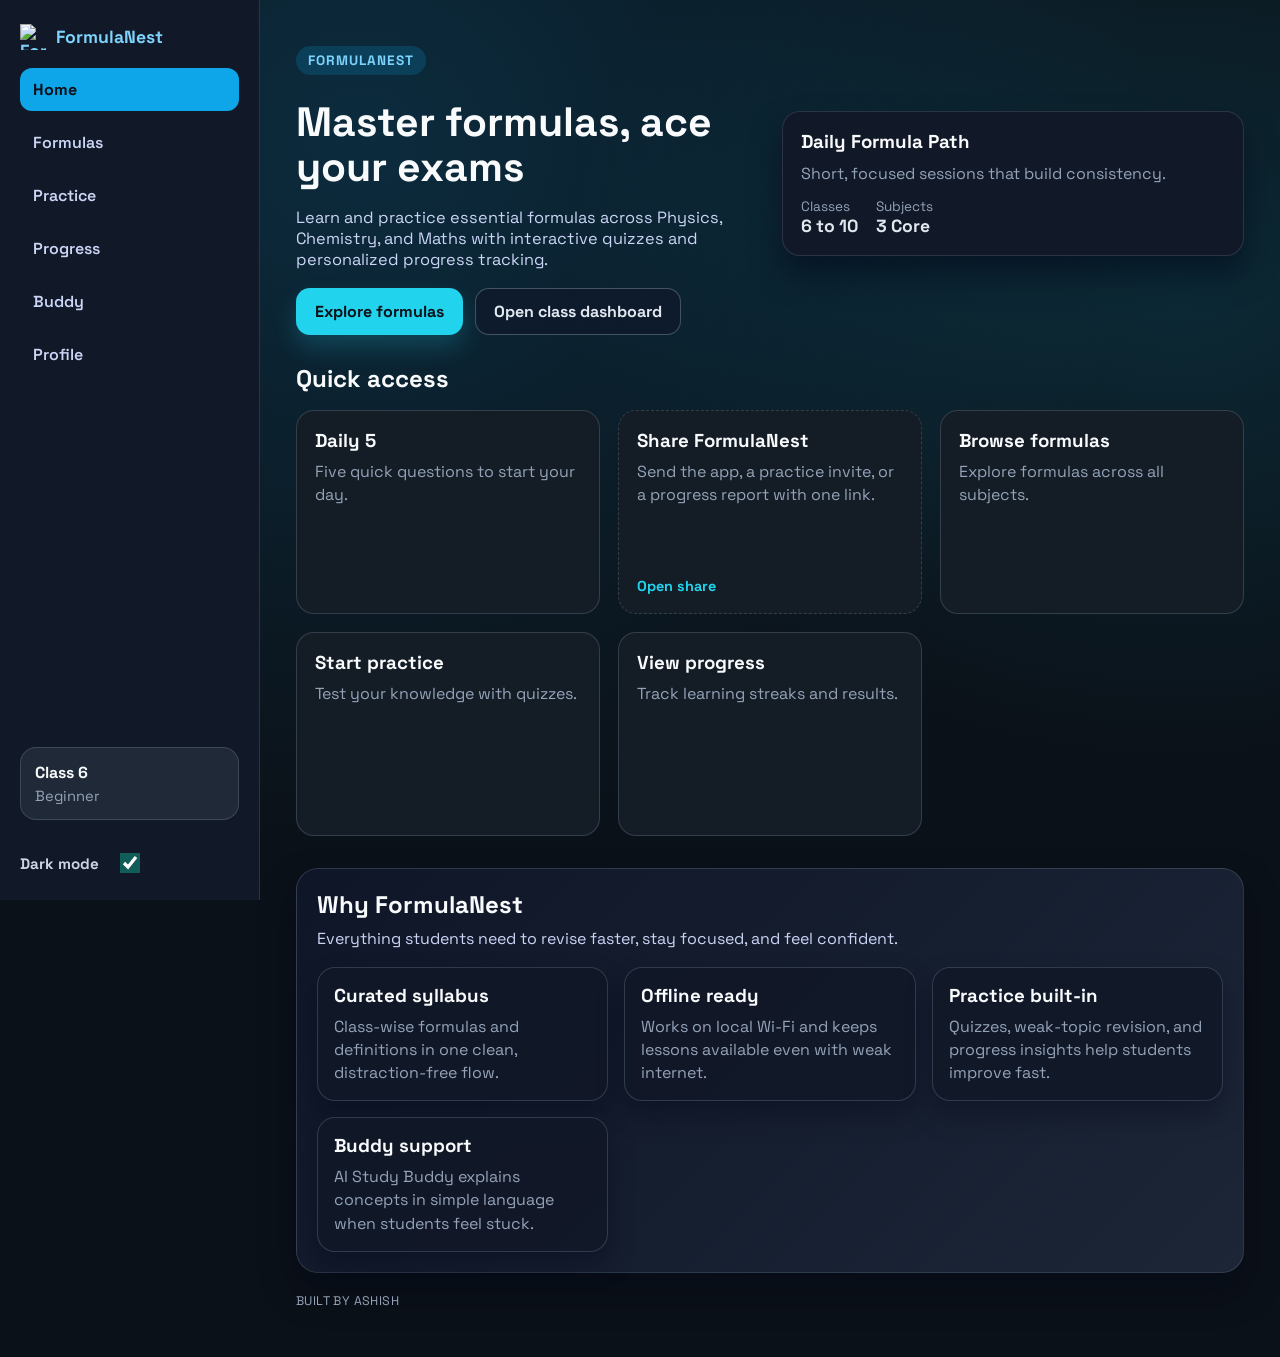
==== index.html @ 1faa2be5 "Initial commit" ====
<!DOCTYPE html>
<html>
<head>
    <meta charset="UTF-8">
    <meta name="viewport" content="width=device-width, initial-scale=1.0">
    <title>FormulaNest</title>
    <meta name="theme-color" content="#0f7a36">
    <meta name="apple-mobile-web-app-capable" content="yes">
    <meta name="apple-mobile-web-app-status-bar-style" content="default">
    <link rel="manifest" href="manifest.webmanifest">
    <link rel="icon" href="icons/icon-192.svg" type="image/svg+xml">
    <link rel="stylesheet" href="style.css?v=70">
</head>

<body class="page-home">
    <div class="app-shell">
        <aside class="side-nav">
            <div class="side-brand">
                <img class="side-logo" src="icons/icon-192.svg" alt="FormulaNest logo">
                <span>FormulaNest</span>
            </div>
            <nav class="side-links">
                <a class="side-link active" href="index.html">Home</a>
                <a class="side-link" href="dashboard.html">Formulas</a>
                <a class="side-link" href="practice.html">Practice</a>
                <a class="side-link" href="parent.html">Progress</a>
                <a class="side-link" href="ai.html">Buddy</a>
                <a class="side-link" href="login.html">Profile</a>
            </nav>
            <div class="side-card">
                <div class="side-card-title">Class 6</div>
                <div class="side-card-subtitle">Beginner</div>
            </div>
            <div class="side-toggle">
                <label class="toggle-label">Dark mode</label>
                <input id="dark-mode-toggle" type="checkbox" aria-label="Toggle dark mode">
            </div>
        </aside>

        <main class="app-main">
            <section class="main-hero">
                <div class="hero-text">
                    <p class="hero-tag">FormulaNest</p>
                    <h1 class="hero-title">Master formulas, ace your exams</h1>
                    <p class="hero-subtitle">
                        Learn and practice essential formulas across Physics, Chemistry, and Maths
                        with interactive quizzes and personalized progress tracking.
                    </p>
                    <div class="hero-actions">
                        <a class="primary-btn" href="login.html">Explore formulas</a>
                        <a class="ghost-btn" href="dashboard.html">Open class dashboard</a>
                    </div>
                </div>
                <div class="hero-panel">
                    <div class="hero-panel-card">
                        <h3>Daily Formula Path</h3>
                        <p>Short, focused sessions that build consistency.</p>
                        <div class="hero-stats">
                            <div>
                                <span>Classes</span>
                                <strong>6 to 10</strong>
                            </div>
                            <div>
                                <span>Subjects</span>
                                <strong>3 Core</strong>
                            </div>
                        </div>
                    </div>
                </div>
            </section>

            <section class="quick-access">
                <h2>Quick access</h2>
                <div class="quick-grid">
                    <a class="quick-card" href="notes.html?class=6&quiz=1&daily=1">
                        <h3>Daily 5</h3>
                        <p>Five quick questions to start your day.</p>
                    </a>
                    <button class="quick-card share-card" type="button" id="share-open-btn">
                        <h3>Share FormulaNest</h3>
                        <p>Send the app, a practice invite, or a progress report with one link.</p>
                        <span class="share-hint">Open share</span>
                    </button>
                    <a class="quick-card" href="dashboard.html">
                        <h3>Browse formulas</h3>
                        <p>Explore formulas across all subjects.</p>
                    </a>
                    <a class="quick-card" href="practice.html">
                        <h3>Start practice</h3>
                        <p>Test your knowledge with quizzes.</p>
                    </a>
                    <a class="quick-card" href="parent.html">
                        <h3>View progress</h3>
                        <p>Track learning streaks and results.</p>
                    </a>
                </div>
            </section>

            <div id="share-dialog" class="share-dialog" aria-hidden="true">
                <div class="share-card-panel">
                    <div class="share-card-head">
                        <h3>Share FormulaNest</h3>
                        <button class="share-close" type="button" id="share-close-btn">Close</button>
                    </div>
                    <p>Paste a public tunnel link to share outside your Wi-Fi, or use the local link for nearby devices.</p>
                    <div class="share-public-field">
                        <label for="share-public-link">Public link</label>
                        <input id="share-public-link" class="share-link" type="url" placeholder="https://your-link.trycloudflare.com">
                    </div>
                    <div class="share-mode-list" aria-label="Share type">
                        <button class="share-mode is-active" type="button" data-share-mode="app">App link</button>
                        <button class="share-mode" type="button" data-share-mode="practice">Practice invite</button>
                        <button class="share-mode" type="button" data-share-mode="progress">Progress report</button>
                    </div>
                    <div class="share-row">
                        <input id="share-link" class="share-link" type="text" readonly>
                        <button class="share-copy" type="button" id="share-copy-btn">Copy</button>
                    </div>
                    <textarea id="share-message" class="share-message" readonly></textarea>
                    <div class="share-actions">
                        <button class="share-copy secondary" type="button" id="share-message-copy-btn">Copy Message</button>
                        <button class="share-copy secondary" type="button" id="share-whatsapp-btn">WhatsApp</button>
                        <button class="share-copy secondary" type="button" id="share-progress-card-btn">Save Card</button>
                        <a class="share-copy secondary" id="share-card-page-link" href="share.html">QR Card</a>
                    </div>
                    <div id="share-progress-card-preview" class="share-progress-card-preview" hidden>
                        <canvas id="share-progress-card-canvas" width="1080" height="1350" aria-label="Progress report card preview"></canvas>
                        <span>Progress card preview</span>
                    </div>
                    <div class="share-qr-wrap">
                        <img id="share-qr" alt="FormulaNest QR code" loading="lazy">
                        <span class="share-qr-label">Scan to open</span>
                    </div>
                </div>
            </div>

            <section class="value-prop">
                <div class="value-head">
                    <h2>Why FormulaNest</h2>
                    <p>Everything students need to revise faster, stay focused, and feel confident.</p>
                </div>
                <div class="value-grid">
                    <article class="value-card">
                        <h3>Curated syllabus</h3>
                        <p>Class-wise formulas and definitions in one clean, distraction-free flow.</p>
                    </article>
                    <article class="value-card">
                        <h3>Offline ready</h3>
                        <p>Works on local Wi-Fi and keeps lessons available even with weak internet.</p>
                    </article>
                    <article class="value-card">
                        <h3>Practice built-in</h3>
                        <p>Quizzes, weak-topic revision, and progress insights help students improve fast.</p>
                    </article>
                    <article class="value-card">
                        <h3>Buddy support</h3>
                        <p>AI Study Buddy explains concepts in simple language when students feel stuck.</p>
                    </article>
                </div>
            </section>

            <div class="site-credit">Built by Ashish</div>
        </main>
    </div>

    <script src="script.js?v=70"></script>

</body>
</html>
---- style.css ----
@import url("https://fonts.googleapis.com/css2?family=Space+Grotesk:wght@400;500;600;700&display=swap");

:root {
    --bg-1: #0f172a;
    --bg-2: #172554;
    --card: #f8fafc;
    --text-main: #0f172a;
    --text-soft: #475569;
    --brand: #0f766e;
    --brand-strong: #115e59;
    --brand-accent: #14b8a6;
}

* {
    box-sizing: border-box;
}

body {
    margin: 0;
    min-height: 100vh;
    font-family: "Trebuchet MS", "Segoe UI", sans-serif;
    color: var(--text-main);
    background:
        radial-gradient(80% 50% at 10% 0%, rgba(20, 184, 166, 0.35), transparent 60%),
        radial-gradient(70% 50% at 90% 10%, rgba(59, 130, 246, 0.28), transparent 62%),
        linear-gradient(135deg, var(--bg-1), var(--bg-2));
}

body.light-theme {
    color: #0f172a;
    background: #f8fafc;
}

.app-shell {
    width: min(96vw, 560px);
    margin: 0 auto;
    padding: 20px 14px 24px;
}

.splash-page .app-shell {
    min-height: 100vh;
    display: flex;
    flex-direction: column;
    justify-content: center;
    gap: 14px;
}

.app-header {
    color: #f1f5f9;
    text-align: center;
    margin-bottom: 14px;
}

.splash-header h1 {
    font-size: 2rem;
}

.app-header h1 {
    margin: 0;
    font-size: 1.8rem;
    letter-spacing: 0.4px;
}

.brand-row {
    display: flex;
    align-items: center;
    gap: 10px;
}

.logo-showcase {
    width: fit-content;
    margin: 0 auto 8px;
    padding: 8px;
    border-radius: 18px;
    background: linear-gradient(135deg, rgba(20, 184, 166, 0.35), rgba(37, 99, 235, 0.3));
    box-shadow: 0 10px 28px rgba(15, 118, 110, 0.35);
    animation: logoFloat 3.2s ease-in-out infinite;
}

.brand-logo {
    width: 44px;
    height: 44px;
    border-radius: 10px;
}

.brand-logo.hero {
    width: 190px;
    height: auto;
    display: block;
    border-radius: 14px;
}

.brand-logo.small {
    width: 34px;
    height: 34px;
}

.app-header p {
    margin: 6px 0 0;
    color: #cbd5e1;
    font-size: 0.96rem;
}

.brand-quote {
    margin-top: 10px;
    color: #99f6e4;
    font-size: 0.94rem;
    font-style: italic;
    letter-spacing: 0.2px;
}

.context-quote {
    margin: 10px 0 12px;
    padding: 10px 12px;
    border-radius: 12px;
    background: rgba(15, 23, 42, 0.3);
    border: 1px solid rgba(148, 163, 184, 0.35);
    color: #e2e8f0;
    font-size: 0.92rem;
    font-style: italic;
    text-align: center;
}

.notes-page .context-quote {
    margin-top: 10px;
    margin-bottom: 12px;
}

.notes-page .app-shell {
    width: min(96vw, 1320px);
    min-height: 100vh;
    display: grid;
    grid-template-columns: 260px 1fr;
    gap: 18px;
    align-items: start;
}

.notes-layout {
    flex: 1;
    display: grid;
    grid-template-columns: minmax(0, 280px) minmax(0, 760px) minmax(0, 280px);
    gap: 14px;
    align-items: start;
}

.chat-center {
    display: flex;
    justify-content: center;
    align-items: stretch;
    grid-column: 2;
}

.chat-box {
    width: min(100%, 760px);
    min-height: 60vh;
    flex: 1;
}

.old-sessions {
    background: rgba(248, 250, 252, 0.95);
    border-radius: 16px;
    border: 1px solid #cbd5e1;
    box-shadow: 0 12px 28px rgba(2, 6, 23, 0.25);
    padding: 14px;
    position: sticky;
    top: 14px;
    grid-column: 3;
}

.old-sessions h2 {
    margin: 0 0 10px;
    font-size: 1rem;
    color: #0f172a;
}

.session-list {
    margin: 0;
    padding: 0;
    list-style: none;
    display: grid;
    gap: 8px;
}

.session-list a {
    display: block;
    text-decoration: none;
    color: #0f172a;
    background: #ffffff;
    border: 1px solid #cbd5e1;
    border-radius: 10px;
    padding: 9px 10px;
    font-weight: 700;
    cursor: pointer;
}

.session-list a:hover,
.session-list a:active {
    border-color: #0f766e;
    background: #ecfeff;
}

.session-list small {
    color: #475569;
    font-weight: 600;
}

.splash-subtitle {
    color: #dbeafe;
    font-weight: 600;
}

.splash-card {
    display: flex;
    justify-content: center;
}

.continue-btn {
    display: inline-block;
    width: min(90vw, 320px);
    text-align: center;
    padding: 14px 16px;
    border-radius: 14px;
    text-decoration: none;
    font-weight: 800;
    color: #ffffff;
    background: linear-gradient(135deg, #0f766e, #2563eb);
    box-shadow: 0 10px 22px rgba(15, 23, 42, 0.35);
    transition: transform 0.2s ease, filter 0.2s ease;
}

.continue-btn:hover,
.continue-btn:active {
    transform: translateY(-1px);
    filter: brightness(1.05);
}

.dashboard-card,
.content-card {
    background: var(--card);
    border-radius: 18px;
    padding: 16px;
    box-shadow: 0 18px 35px rgba(2, 6, 23, 0.36);
}

.dashboard-card h2 {
    margin: 0 0 12px;
    color: var(--text-main);
    font-size: 1.15rem;
}

.class-buttons {
    display: flex;
    flex-direction: column;
    gap: 10px;
}

.class-tile {
    width: 100%;
    border: 0;
    border-radius: 12px;
    padding: 14px;
    text-align: left;
    background: linear-gradient(135deg, var(--brand), var(--brand-accent));
    color: #ffffff;
    font-size: 1rem;
    font-weight: 700;
    display: flex;
    justify-content: space-between;
    align-items: center;
    cursor: pointer;
    transition: transform 0.2s ease, filter 0.2s ease;
}

.class-tile:hover,
.class-tile:active {
    transform: translateY(-1px);
    filter: brightness(1.05);
}

.parent-tile {
    background: linear-gradient(135deg, #2563eb, #14b8a6);
}

.notes-header {
    display: flex;
    align-items: center;
    justify-content: space-between;
    gap: 8px;
    margin-bottom: 10px;
}

.notes-brand {
    flex: 1;
    display: flex;
    align-items: center;
    justify-content: center;
    gap: 8px;
}

.notes-header h1 {
    font-size: 1.12rem;
    margin: 0;
    text-align: center;
}

.back-link {
    background: rgba(241, 245, 249, 0.18);
    color: #f8fafc;
    border: 1px solid rgba(148, 163, 184, 0.38);
    border-radius: 10px;
    padding: 8px 10px;
    text-decoration: none;
    font-weight: 600;
    font-size: 0.9rem;
}

.subject-tabs {
    display: grid;
    grid-template-columns: repeat(2, minmax(0, 1fr));
    gap: 8px;
    margin-bottom: 10px;
}

.view-mode-toggle {
    display: grid;
    grid-template-columns: repeat(2, minmax(0, 1fr));
    gap: 8px;
    margin-bottom: 0;
}

.mode-btn {
    border: 1px solid #94a3b8;
    border-radius: 12px;
    background: #ffffff;
    color: #0f172a;
    font-size: 0.92rem;
    font-weight: 700;
    padding: 10px 8px;
    cursor: pointer;
}

.mode-btn.active {
    background: #0f766e;
    color: #ffffff;
    border-color: #0f766e;
}

.subject-btn {
    border: 1px solid #cbd5e1;
    border-radius: 12px;
    background: #ffffff;
    color: #0f172a;
    font-size: 0.95rem;
    font-weight: 700;
    padding: 10px 8px;
    cursor: pointer;
    min-height: 46px;
}

.subject-btn:hover,
.subject-btn:active {
    border-color: var(--brand);
    color: var(--brand-strong);
}

.side-toggle {
    margin-top: 12px;
    display: flex;
    align-items: center;
    gap: 8px;
}

.side-toggle .toggle-label {
    color: #cbd5e1;
    font-weight: 700;
    font-size: 0.95rem;
}

#dark-mode-toggle {
    width: 38px;
    height: 20px;
    accent-color: var(--brand-strong);
}


.content-card {
    line-height: 1.5;
    color: var(--text-main);
    background: linear-gradient(180deg, #ffffff, #f8fbff);
}

.content-card h2 {
    margin-top: 2px;
    margin-bottom: 10px;
    color: var(--brand-strong);
    font-size: 1.2rem;
    letter-spacing: 0.2px;
    border-bottom: 2px solid #c7d2fe;
    padding-bottom: 8px;
}

.content-card h3 {
    margin-top: 14px;
    margin-bottom: 6px;
    color: #1e293b;
    font-size: 1rem;
}

.content-card .section-title {
    display: inline-block;
    margin-top: 14px;
    margin-bottom: 8px;
    padding: 5px 10px;
    border-radius: 999px;
    background: #dbeafe;
    color: #1d4ed8;
    border: 1px solid #bfdbfe;
    font-size: 0.92rem;
    font-weight: 700;
}

.content-card p {
    margin: 6px 0;
    color: var(--text-soft);
}

.content-card .formula-line {
    margin: 7px 0;
    padding: 10px 12px;
    border-radius: 10px;
    border: 1px solid #dbeafe;
    border-left: 4px solid var(--brand-accent);
    background: #ffffff;
    box-shadow: 0 4px 12px rgba(15, 23, 42, 0.06);
    font-weight: 600;
    color: #334155;
}

.content-card .info-line {
    border-left-color: #6366f1;
    font-weight: 500;
    background: #eef2ff;
}

.quiz-card {
    background: #ffffff;
    border: 1px solid #cbd5e1;
    border-radius: 12px;
    padding: 14px;
}

.quiz-meta {
    color: #475569;
    font-size: 0.9rem;
    margin-bottom: 10px;
}

.quiz-question {
    font-size: 1.02rem;
    font-weight: 700;
    color: #0f172a;
    margin-bottom: 12px;
}

.quiz-kudos {
    margin-top: -2px;
    margin-bottom: 12px;
    font-weight: 800;
    font-size: 0.96rem;
}

.quiz-kudos.kudos-perfect {
    color: #b45309;
}

.quiz-kudos.kudos-excellent {
    color: #15803d;
}

.quiz-kudos.kudos-default {
    color: #0f766e;
}

.quiz-timer {
    display: inline-block;
    margin-bottom: 10px;
    padding: 6px 10px;
    border-radius: 999px;
    background: #ecfeff;
    border: 1px solid #a5f3fc;
    color: #155e75;
    font-size: 0.86rem;
    font-weight: 800;
}

.quiz-timer.urgent {
    background: #fee2e2;
    border-color: #fca5a5;
    color: #991b1b;
}

.quiz-options {
    display: grid;
    gap: 8px;
}

.quiz-option {
    text-align: left;
    border: 1px solid #cbd5e1;
    border-radius: 10px;
    padding: 10px 12px;
    background: #f8fafc;
    color: #0f172a;
    font-weight: 600;
    cursor: pointer;
}

.quiz-option.selected {
    background: #dbeafe;
    border-color: #2563eb;
}

.quiz-actions {
    margin-top: 12px;
    display: flex;
    gap: 8px;
    justify-content: flex-start;
}

.quiz-btn {
    border: 0;
    border-radius: 10px;
    padding: 10px 14px;
    font-weight: 700;
    cursor: pointer;
}

.quiz-btn.primary {
    background: #0f766e;
    color: #ffffff;
}

.quiz-btn.secondary {
    background: #e2e8f0;
    color: #0f172a;
}

.quiz-btn:disabled {
    opacity: 0.5;
    cursor: not-allowed;
}

.quiz-note {
    margin-top: 8px;
    color: #b91c1c;
    font-size: 0.88rem;
    min-height: 20px;
}

.calculator-card {
    background: #ffffff;
    border: 1px solid #cbd5e1;
    border-radius: 12px;
    padding: 14px;
}

.calculator-display {
    width: 100%;
    border: 1px solid #94a3b8;
    border-radius: 10px;
    padding: 12px;
    font-size: 1.1rem;
    font-weight: 700;
    text-align: right;
    background: #f8fafc;
    color: #0f172a;
    margin-bottom: 10px;
}

.calculator-grid {
    display: grid;
    grid-template-columns: repeat(4, minmax(0, 1fr));
    gap: 8px;
}

.calc-btn {
    border: 0;
    border-radius: 10px;
    padding: 10px 8px;
    min-height: 42px;
    display: flex;
    align-items: center;
    justify-content: center;
    font-size: 1.02rem;
    line-height: 1;
    font-weight: 800;
    font-family: "Trebuchet MS", "Segoe UI", sans-serif;
    cursor: pointer;
    background: #e2e8f0;
    color: #0f172a;
}

.calc-btn.operator {
    background: #dbeafe;
    color: #1d4ed8;
}

.calc-btn.operator,
.calc-btn.equal,
.calc-btn.clear {
    font-size: 1.02rem;
    line-height: 1;
}

.calc-btn.equal {
    background: #0f766e;
    color: #ffffff;
}

.calc-btn.clear {
    background: #fee2e2;
    color: #b91c1c;
}

.calculator-help {
    margin-top: 10px;
    color: #475569;
    font-size: 0.9rem;
}

.highscore-popup {
    position: fixed;
    inset: 0;
    background: rgba(2, 6, 23, 0.62);
    display: flex;
    align-items: center;
    justify-content: center;
    padding: 16px;
    z-index: 9999;
}

.highscore-card {
    width: min(92vw, 360px);
    border-radius: 14px;
    padding: 18px;
    text-align: center;
    box-shadow: 0 18px 36px rgba(15, 23, 42, 0.45);
    animation: popIn 280ms ease-out;
}

.highscore-card.perfect {
    background: linear-gradient(135deg, #f59e0b, #f97316);
    color: #ffffff;
}

.highscore-card.great {
    background: linear-gradient(135deg, #22c55e, #14b8a6);
    color: #ffffff;
}

.highscore-title {
    font-size: 1.28rem;
    font-weight: 900;
    margin-bottom: 8px;
}

.highscore-text {
    font-size: 1rem;
    font-weight: 700;
    margin-bottom: 14px;
}

.highscore-close {
    border: 0;
    border-radius: 10px;
    padding: 9px 14px;
    font-weight: 800;
    background: #ffffff;
    color: #0f172a;
    cursor: pointer;
}

.quiz-card.perfect-card {
    border-color: #f59e0b;
    box-shadow: 0 10px 22px rgba(245, 158, 11, 0.28);
    position: relative;
    overflow: hidden;
}

.quiz-card.excellent-card {
    border-color: #22c55e;
    box-shadow: 0 8px 18px rgba(34, 197, 94, 0.2);
    position: relative;
    overflow: hidden;
}

.perfect-banner {
    background: linear-gradient(135deg, #f59e0b, #f97316);
    color: #111827;
    font-weight: 800;
    border-radius: 10px;
    padding: 9px 10px;
    margin-bottom: 10px;
    text-align: center;
}

.confetti-wrap {
    position: absolute;
    top: -8px;
    left: 0;
    width: 100%;
    height: 0;
    pointer-events: none;
}

.confetti {
    position: absolute;
    width: 8px;
    height: 12px;
    border-radius: 2px;
    opacity: 0.95;
    animation: confettiFall 1400ms linear infinite;
}

.confetti.c1 { left: 8%; background: #ef4444; animation-delay: 0ms; }
.confetti.c2 { left: 16%; background: #22c55e; animation-delay: 120ms; }
.confetti.c3 { left: 24%; background: #3b82f6; animation-delay: 240ms; }
.confetti.c4 { left: 34%; background: #a855f7; animation-delay: 360ms; }
.confetti.c5 { left: 44%; background: #eab308; animation-delay: 480ms; }
.confetti.c6 { left: 54%; background: #06b6d4; animation-delay: 600ms; }
.confetti.c7 { left: 64%; background: #f43f5e; animation-delay: 720ms; }
.confetti.c8 { left: 74%; background: #84cc16; animation-delay: 840ms; }
.confetti.c9 { left: 84%; background: #f97316; animation-delay: 960ms; }
.confetti.c10 { left: 92%; background: #14b8a6; animation-delay: 1080ms; }


.content-card.theme-physics {
    background: #000000;
    border: 1px solid #1f2937;
}

.content-card.theme-physics h2 {
    color: #f8fafc;
    border-bottom-color: #334155;
}

.content-card.theme-physics .section-title {
    background: #0f172a;
    border-color: #334155;
    color: #93c5fd;
}

.content-card.theme-physics .formula-line {
    background: #050505;
    border: 1px solid #1f2937;
    font-weight: 700;
}

.content-card.theme-physics .formula-line:nth-of-type(3n + 1) {
    color: rgb(255, 95, 95);
    border-left-color: rgb(255, 95, 95);
}

.content-card.theme-physics .formula-line:nth-of-type(3n + 2) {
    color: rgb(90, 220, 255);
    border-left-color: rgb(90, 220, 255);
}

.content-card.theme-physics .formula-line:nth-of-type(3n) {
    color: rgb(130, 255, 140);
    border-left-color: rgb(130, 255, 140);
}

.content-card.theme-physics .info-line {
    color: #e2e8f0;
    border-left-color: #818cf8;
    background: #111827;
}

.content-card.theme-maths {
    background: #000000;
    border: 1px solid #1f2937;
}

.content-card.theme-maths h2 {
    color: #f8fafc;
    border-bottom-color: #334155;
}

.content-card.theme-maths .section-title {
    background: #111827;
    border-color: #374151;
    color: #fbbf24;
}

.content-card.theme-maths .formula-line {
    background: #050505;
    border: 1px solid #1f2937;
    font-weight: 700;
}

.content-card.theme-maths .formula-line:nth-of-type(3n + 1) {
    color: rgb(255, 110, 110);
    border-left-color: rgb(255, 110, 110);
}

.content-card.theme-maths .formula-line:nth-of-type(3n + 2) {
    color: rgb(100, 255, 170);
    border-left-color: rgb(100, 255, 170);
}

.content-card.theme-maths .formula-line:nth-of-type(3n) {
    color: rgb(120, 190, 255);
    border-left-color: rgb(120, 190, 255);
}

.content-card.theme-maths .info-line {
    color: #e5e7eb;
    border-left-color: #f59e0b;
    background: #111827;
}

.content-card.theme-chemistry {
    background: #000000;
    border: 1px solid #1f2937;
}

.content-card.theme-chemistry h2 {
    color: #f8fafc;
    border-bottom-color: #334155;
}

.content-card.theme-chemistry .section-title {
    background: #0b1220;
    border-color: #334155;
    color: #c4b5fd;
}

.content-card.theme-chemistry .formula-line {
    background: #050505;
    border: 1px solid #1f2937;
    font-weight: 700;
}

.content-card.theme-chemistry .formula-line:nth-of-type(3n + 1) {
    color: rgb(255, 130, 130);
    border-left-color: rgb(255, 130, 130);
}

.content-card.theme-chemistry .formula-line:nth-of-type(3n + 2) {
    color: rgb(130, 255, 200);
    border-left-color: rgb(130, 255, 200);
}

.content-card.theme-chemistry .formula-line:nth-of-type(3n) {
    color: rgb(170, 170, 255);
    border-left-color: rgb(170, 170, 255);
}

.content-card.theme-chemistry .info-line {
    color: #e5e7eb;
    border-left-color: #a78bfa;
    background: #111827;
}

/* Notes page polish */

.notes-page .app-shell {
    width: min(96vw, 1180px);
    padding: 22px 16px 26px;
}

.notes-page .notes-header {
    position: sticky;
    top: 8px;
    z-index: 10;
    margin-bottom: 14px;
    padding: 12px;
    border-radius: 16px;
    border: 1px solid rgba(148, 163, 184, 0.35);
    background: linear-gradient(135deg, rgba(15, 23, 42, 0.74), rgba(30, 64, 175, 0.58));
    backdrop-filter: blur(6px);
}

.notes-page .notes-brand {
    gap: 10px;
}

.notes-page .notes-header h1 {
    font-size: clamp(1.02rem, 1.4vw, 1.32rem);
    letter-spacing: 0.3px;
}

.notes-page .back-link {
    min-height: 40px;
    display: inline-flex;
    align-items: center;
    justify-content: center;
    border-radius: 999px;
    padding: 8px 14px;
    font-weight: 800;
}

.notes-page .back-link {
    background: rgba(241, 245, 249, 0.2);
    border-color: rgba(148, 163, 184, 0.45);
}

.notes-page .subject-tabs {
    grid-template-columns: repeat(auto-fit, minmax(160px, 1fr));
    gap: 10px;
    margin-bottom: 12px;
}

.notes-page .subject-btn {
    border-radius: 14px;
    border-color: rgba(148, 163, 184, 0.5);
    background: linear-gradient(180deg, rgba(255, 255, 255, 0.96), rgba(241, 245, 249, 0.96));
    min-height: 50px;
    box-shadow: 0 10px 18px rgba(15, 23, 42, 0.2);
    transition: transform 0.18s ease, box-shadow 0.2s ease, border-color 0.2s ease;
}

.notes-page .subject-btn:hover,
.notes-page .subject-btn:active {
    transform: translateY(-1px);
    box-shadow: 0 13px 22px rgba(15, 23, 42, 0.26);
    border-color: rgba(20, 184, 166, 0.8);
    color: #0f172a;
}

.notes-page .view-mode-toggle {
    padding: 4px;
    border-radius: 14px;
    background: rgba(15, 23, 42, 0.34);
    border: 1px solid rgba(148, 163, 184, 0.36);
    gap: 6px;
    margin-bottom: 4px;
}

.voice-controls {
    display: flex;
    align-items: center;
    gap: 8px;
    flex-wrap: wrap;
    margin: 8px 0 6px;
}

.voice-btn {
    border: 1px solid rgba(148, 163, 184, 0.6);
    border-radius: 10px;
    background: #ffffff;
    color: #0f172a;
    font-weight: 800;
    padding: 8px 12px;
    cursor: pointer;
}

.voice-btn.secondary {
    background: #e2e8f0;
}

.voice-hint {
    color: #e2e8f0;
    font-size: 0.88rem;
    font-weight: 600;
}

.parent-grid {
    display: grid;
    gap: 12px;
    grid-template-columns: repeat(auto-fit, minmax(220px, 1fr));
    margin-top: 8px;
}

.parent-card {
    background: #ffffff;
    border: 1px solid #cbd5e1;
    border-radius: 12px;
    padding: 12px;
}

.parent-card h3 {
    margin: 0 0 8px;
    font-size: 1rem;
    color: #0f172a;
}

.parent-meta {
    color: #475569;
    font-weight: 700;
    margin-bottom: 4px;
}

.parent-list {
    list-style: none;
    margin: 0;
    padding: 0;
    display: grid;
    gap: 8px;
}

.parent-list li {
    background: #f8fafc;
    border: 1px solid #e2e8f0;
    padding: 8px 10px;
    border-radius: 10px;
    font-weight: 700;
    color: #0f172a;
}

.parent-list small {
    color: #475569;
    font-weight: 600;
}

.visual-learning-block {
    margin-top: 16px;
    padding-top: 8px;
    border-top: 1px solid rgba(148, 163, 184, 0.25);
}

.visual-learning-block h3 {
    margin: 0 0 10px;
    color: #0f172a;
    font-size: 1rem;
}

.visual-aid-grid {
    display: grid;
    grid-template-columns: repeat(auto-fit, minmax(180px, 1fr));
    gap: 10px;
}

.visual-aid-card {
    border-radius: 14px;
    padding: 12px;
    border: 1px solid #cbd5e1;
    background: linear-gradient(180deg, #ffffff, #f8fbff);
    box-shadow: 0 10px 20px rgba(15, 23, 42, 0.08);
}

.visual-aid-title {
    font-weight: 800;
    color: #0f172a;
    margin-bottom: 8px;
}

.visual-diagram {
    min-height: 92px;
    border-radius: 12px;
    border: 1px dashed #93c5fd;
    background: linear-gradient(135deg, #eff6ff, #dbeafe);
    display: grid;
    place-items: center;
    gap: 8px;
    padding: 12px;
    font-weight: 800;
    color: #1d4ed8;
}

.formula-diagram,
.angle-diagram,
.stack-diagram,
.fraction-diagram,
.triangle-diagram {
    text-align: center;
}

.triangle-diagram .diagram-base {
    display: flex;
    gap: 14px;
    justify-content: center;
    align-items: center;
}

.diagram-symbol {
    font-size: 1.2rem;
    color: #0f766e;
}

.fraction-diagram .fraction-top,
.fraction-diagram .fraction-bottom {
    display: block;
}

.fraction-diagram .fraction-bar {
    width: 68px;
    height: 2px;
    background: #1d4ed8;
    border-radius: 999px;
}

.visual-caption {
    margin-top: 8px;
    color: #475569;
    font-weight: 600;
    font-size: 0.92rem;
}

.weak-revision-btn {
    margin-top: 10px;
}

.notes-page .mode-btn {
    border: 0;
    border-radius: 10px;
    background: transparent;
    color: #cbd5e1;
    min-height: 42px;
    transition: background 0.2s ease, color 0.2s ease, transform 0.18s ease;
}

.notes-page .mode-btn.active {
    background: linear-gradient(135deg, #0f766e, #0ea5a2);
    color: #ffffff;
}

.notes-page .mode-btn:hover,
.notes-page .mode-btn:active {
    color: #ffffff;
    transform: translateY(-1px);
}

.notes-page .context-quote {
    border-radius: 14px;
    padding: 12px 14px;
    font-size: 1rem;
    font-weight: 700;
    color: #e2e8f0;
    background: linear-gradient(90deg, rgba(15, 23, 42, 0.52), rgba(15, 23, 42, 0.22));
    border-color: rgba(148, 163, 184, 0.4);
}

.notes-page .chat-box {
    width: min(100%, 820px);
    min-height: 62vh;
}

.notes-page .content-card {
    border-radius: 20px;
    border: 1px solid rgba(148, 163, 184, 0.46);
    box-shadow: 0 20px 34px rgba(2, 6, 23, 0.3);
}

@keyframes logoFloat {
    0% {
        transform: translateY(0);
    }

    50% {
        transform: translateY(-4px);
    }

    100% {
        transform: translateY(0);
    }
}

@keyframes popIn {
    from {
        transform: scale(0.9);
        opacity: 0;
    }

    to {
        transform: scale(1);
        opacity: 1;
    }
}

@keyframes confettiFall {
    0% {
        transform: translateY(-8px) rotate(0deg);
        opacity: 0;
    }

    15% {
        opacity: 1;
    }

    100% {
        transform: translateY(170px) rotate(300deg);
        opacity: 0;
    }
}

@media (min-width: 768px) {
    .app-shell {
        padding-top: 30px;
    }

    .subject-tabs {
        grid-template-columns: repeat(4, minmax(0, 1fr));
    }

    .dashboard-card,
    .content-card {
        padding: 22px;
    }
}

@media (max-width: 900px) {
    .notes-layout {
        grid-template-columns: 1fr;
    }

    .chat-center,
    .old-sessions {
        grid-column: auto;
    }

    .old-sessions {
        position: static;
    }

    .chat-box {
        min-height: 50vh;
    }

    .notes-page .notes-header {
        position: static;
        flex-wrap: wrap;
        justify-content: center;
    }

    .notes-page .notes-brand {
        order: -1;
        width: 100%;
        justify-content: center;
    }

    .notes-page .subject-tabs {
        grid-template-columns: repeat(2, minmax(0, 1fr));
    }
}

/* New app layout */

body {
    font-family: "Space Grotesk", "Trebuchet MS", "Segoe UI", sans-serif;
    background: #0b1118;
    color: #e2e8f0;
}

.app-shell {
    width: 100%;
    min-height: 100vh;
    margin: 0;
    padding: 0;
    display: flex;
    gap: 0;
}

body.light-theme .side-nav {
    background: #ffffff;
    border-right-color: #e2e8f0;
}

body.light-theme .side-link {
    color: #1f2937;
}

body.light-theme .side-link.active {
    background: #0ea5e9;
    color: #0b1118;
}

body.light-theme .side-card {
    background: #f1f5f9;
    border-color: #e2e8f0;
}

body.light-theme .app-main {
    background: #f8fafc;
    color: #0f172a;
}

body.light-theme .main-hero,
body.light-theme .quick-access h2,
body.light-theme .value-prop h2 {
    color: #0f172a;
}

body.light-theme .profile-card,
body.light-theme .chat-panel,
body.light-theme .hero-panel-card,
body.light-theme .quick-card,
body.light-theme .value-card {
    background: #ffffff;
    color: #0f172a;
    border-color: #e2e8f0;
}

body.light-theme .profile-stat {
    background: #f8fafc;
    border-color: #e2e8f0;
}

body.light-theme .profile-email {
    color: #475569;
}

body.light-theme .profile-pref {
    color: #0f172a;
    border-bottom-color: #e2e8f0;
}

body.light-theme .slider {
    background: #e2e8f0;
    border-color: #cbd5e1;
}

body.light-theme .subject-btn,
body.light-theme .mode-btn,
body.light-theme .voice-btn {
    background: #ffffff;
    color: #0f172a;
    border-color: #e2e8f0;
}

body.light-theme .subject-chip {
    background: #ffffff;
    color: #0f172a;
    border-color: #e2e8f0;
}

body.light-theme .subject-chip.quiz-chip {
    background: #0ea5e9;
    color: #0b1118;
    border-color: #0ea5e9;
}

body.light-theme .open-class-btn {
    background: #0ea5e9;
    color: #0b1118;
    border-color: #0ea5e9;
}

body.light-theme .side-brand,
body.light-theme .side-card-title,
body.light-theme .hero-title,
body.light-theme .hero-subtitle,
body.light-theme .hero-panel-card h3,
body.light-theme .hero-panel-card p,
body.light-theme .hero-stats,
body.light-theme .quick-card h3,
body.light-theme .quick-card p,
body.light-theme .value-card h3,
body.light-theme .value-card p,
body.light-theme .voice-hint,
body.light-theme .context-quote,
body.light-theme .back-link,
body.light-theme .content-card,
body.light-theme .content-card .formula-line,
body.light-theme .auth-hero h2,
body.light-theme .input-group label,
body.light-theme .input-group input,
body.light-theme .status-line,
body.light-theme .chat-input input,
body.light-theme .chat-bubble.assistant,
body.light-theme .profile-card h2,
body.light-theme .profile-stat strong,
body.light-theme .profile-stat span,
body.light-theme .profile-email {
    color: #0f172a;
}

body.light-theme .hero-stats span,
body.light-theme .side-card-subtitle,
body.light-theme .status-line,
body.light-theme .quick-card p,
body.light-theme .profile-email,
body.light-theme .profile-stat span {
    color: #475569;
}

body.light-theme .ghost-btn,
body.light-theme .back-link,
body.light-theme .subject-btn,
body.light-theme .mode-btn,
body.light-theme .voice-btn,
body.light-theme .content-card,
body.light-theme .content-card .formula-line,
body.light-theme .auth-card,
body.light-theme .chat-panel,
body.light-theme .chat-bubble.assistant,
body.light-theme .chat-input input,
body.light-theme .input-group input,
body.light-theme .voice-controls,
body.light-theme .view-mode-toggle,
body.light-theme .context-quote,
body.light-theme .side-card,
body.light-theme .profile-stat {
    background: #ffffff;
    border-color: #e2e8f0;
}

.side-nav {
    width: 260px;
    background: #111827;
    border-right: 1px solid rgba(148, 163, 184, 0.2);
    padding: 24px 20px;
    display: flex;
    flex-direction: column;
    gap: 18px;
    position: sticky;
    top: 0;
    height: 100vh;
}

.side-brand {
    display: flex;
    align-items: center;
    gap: 10px;
    font-size: 1.1rem;
    font-weight: 700;
    color: #7dd3fc;
}

.side-logo {
    width: 26px;
    height: 26px;
}

.side-links {
    display: grid;
    gap: 10px;
}

.side-link {
    display: flex;
    align-items: center;
    gap: 10px;
    text-decoration: none;
    color: #cbd5f5;
    font-weight: 600;
    padding: 10px 12px;
    border-radius: 12px;
    background: transparent;
    border: 1px solid transparent;
    transition: background 0.2s ease, border-color 0.2s ease, transform 0.2s ease;
}

.side-link:hover,
.side-link:active {
    background: rgba(14, 165, 233, 0.12);
    border-color: rgba(56, 189, 248, 0.35);
    transform: translateX(2px);
}

.side-link.active {
    background: #0ea5e9;
    color: #0b1118;
    font-weight: 700;
}

.side-card {
    margin-top: auto;
    background: #1f2937;
    border-radius: 16px;
    padding: 14px;
    border: 1px solid rgba(148, 163, 184, 0.25);
}

.side-card-title {
    font-weight: 700;
    color: #f8fafc;
}

.side-card-subtitle {
    margin-top: 4px;
    color: #94a3b8;
    font-size: 0.92rem;
}

.app-main {
    flex: 1;
    padding: 32px 36px 48px;
    background:
        radial-gradient(120% 80% at 10% 10%, rgba(14, 165, 233, 0.18), transparent 65%),
        radial-gradient(100% 60% at 90% 20%, rgba(14, 116, 144, 0.25), transparent 60%),
        #0b1118;
}

.main-hero {
    display: grid;
    grid-template-columns: repeat(auto-fit, minmax(260px, 1fr));
    gap: 24px;
    align-items: center;
    margin-bottom: 28px;
}

.main-hero.compact {
    margin-bottom: 18px;
}

.hero-tag {
    display: inline-block;
    padding: 6px 12px;
    border-radius: 999px;
    background: rgba(14, 165, 233, 0.18);
    color: #7dd3fc;
    font-size: 0.85rem;
    font-weight: 700;
    text-transform: uppercase;
    letter-spacing: 1px;
}

.hero-title {
    font-size: clamp(2rem, 3.2vw, 3.2rem);
    margin: 12px 0 10px;
    line-height: 1.1;
    color: #f8fafc;
}

.hero-subtitle {
    color: #cbd5f5;
    font-size: 1.02rem;
    max-width: 600px;
}

.hero-actions {
    margin-top: 18px;
    display: flex;
    flex-wrap: wrap;
    gap: 12px;
}

.primary-btn,
.ghost-btn {
    display: inline-flex;
    align-items: center;
    justify-content: center;
    text-decoration: none;
    padding: 12px 18px;
    border-radius: 14px;
    font-weight: 700;
    border: 1px solid transparent;
    transition: transform 0.2s ease, box-shadow 0.2s ease;
}

.primary-btn {
    background: #22d3ee;
    color: #0b1118;
    box-shadow: 0 12px 24px rgba(34, 211, 238, 0.2);
}

.ghost-btn {
    background: rgba(15, 23, 42, 0.6);
    color: #e2e8f0;
    border-color: rgba(148, 163, 184, 0.4);
}

.primary-btn:hover,
.ghost-btn:hover {
    transform: translateY(-1px);
}

.hero-panel-card {
    background: #111827;
    border-radius: 18px;
    padding: 18px;
    border: 1px solid rgba(148, 163, 184, 0.2);
    box-shadow: 0 18px 30px rgba(2, 6, 23, 0.5);
}

.hero-panel-card h3 {
    margin: 0 0 10px;
    color: #f8fafc;
}

.hero-panel-card p {
    color: #94a3b8;
    margin: 0 0 14px;
}

.hero-stats {
    display: flex;
    gap: 18px;
    color: #e2e8f0;
}

.hero-stats span {
    display: block;
    color: #94a3b8;
    font-size: 0.85rem;
}

.hero-stats strong {
    font-size: 1.1rem;
}

.quick-access h2 {
    margin: 0 0 16px;
    color: #f8fafc;
}

.value-prop {
    margin-top: 32px;
    padding: 20px;
    border-radius: 22px;
    border: 1px solid rgba(148, 163, 184, 0.22);
    background: linear-gradient(135deg, rgba(15, 23, 42, 0.9), rgba(30, 41, 59, 0.9));
    box-shadow: 0 18px 36px rgba(2, 6, 23, 0.4);
}

.value-head h2 {
    margin: 0 0 8px;
    color: #f8fafc;
}

.value-head p {
    margin: 0 0 18px;
    color: #cbd5f5;
    max-width: 600px;
}

.value-grid {
    display: grid;
    grid-template-columns: repeat(auto-fit, minmax(220px, 1fr));
    gap: 16px;
}

.value-card {
    border: 1px solid rgba(148, 163, 184, 0.25);
    border-radius: 18px;
    padding: 16px;
    background: rgba(17, 24, 39, 0.9);
    color: inherit;
    box-shadow: 0 14px 26px rgba(2, 6, 23, 0.35);
}

.value-card h3 {
    margin: 0 0 8px;
    color: #f8fafc;
}

.value-card p {
    margin: 0;
    color: #94a3b8;
    line-height: 1.45;
}

.site-credit {
    margin-top: 20px;
    font-size: 0.78rem;
    letter-spacing: 0.4px;
    text-transform: uppercase;
    color: #94a3b8;
}

body.light-theme .site-credit {
    color: #475569;
}

.page-dashboard .main-hero.compact {
    margin-bottom: 16px;
    padding: 22px 0 8px;
}

.page-dashboard .hero-title {
    max-width: 14ch;
}

.page-dashboard .hero-subtitle {
    max-width: 36ch;
}

.page-dashboard .quick-access {
    padding-bottom: 8px;
}

.page-dashboard .quick-card h3 {
    font-size: 1.08rem;
}

.page-dashboard .quick-card p {
    font-size: 0.98rem;
}

.quick-grid {
    display: grid;
    grid-template-columns: repeat(auto-fit, minmax(230px, 1fr));
    gap: 18px;
    align-items: stretch;
}

.quick-card {
    border: 1px solid rgba(148, 163, 184, 0.25);
    border-radius: 18px;
    padding: 18px;
    background: #141c26;
    color: inherit;
    text-align: left;
    text-decoration: none;
    font: inherit;
    cursor: pointer;
    min-height: 204px;
    display: flex;
    flex-direction: column;
    transition: transform 0.2s ease, border-color 0.2s ease;
}

.quick-card:hover,
.quick-card:active {
    transform: translateY(-2px);
    border-color: rgba(34, 211, 238, 0.5);
}

.quick-card h3 {
    margin: 0 0 8px;
    color: #f8fafc;
}

.quick-card p {
    margin: 0;
    color: #94a3b8;
    line-height: 1.45;
}

.share-card {
    position: relative;
    border-style: dashed;
    text-align: left;
}

.share-card .share-hint {
    margin-top: auto;
    display: inline-flex;
    align-items: center;
    gap: 8px;
    font-size: 0.9rem;
    font-weight: 700;
    color: #22d3ee;
}

.share-dialog {
    position: fixed;
    inset: 0;
    display: none;
    align-items: center;
    justify-content: center;
    background: rgba(2, 6, 23, 0.7);
    z-index: 40;
}

.share-dialog.is-open {
    display: flex;
}

.share-card-panel {
    width: min(94vw, 560px);
    background: #0f172a;
    border-radius: 18px;
    border: 1px solid rgba(148, 163, 184, 0.35);
    padding: 18px;
    box-shadow: 0 18px 36px rgba(2, 6, 23, 0.55);
}

.share-card-head {
    display: flex;
    align-items: center;
    justify-content: space-between;
    margin-bottom: 8px;
}

.share-card-head h3 {
    margin: 0;
    color: #f8fafc;
}

.share-close {
    border: 0;
    background: transparent;
    color: #94a3b8;
    font-weight: 700;
    cursor: pointer;
}

.share-card-panel p {
    color: #cbd5f5;
    margin: 0 0 12px;
}

.share-public-field {
    display: grid;
    gap: 6px;
    margin-bottom: 12px;
}

.share-public-field label {
    color: #94a3b8;
    font-size: 0.82rem;
    font-weight: 700;
}

.share-mode-list {
    display: grid;
    grid-template-columns: repeat(3, minmax(0, 1fr));
    gap: 8px;
    margin-bottom: 12px;
}

.share-mode {
    min-height: 40px;
    border: 1px solid rgba(148, 163, 184, 0.35);
    border-radius: 10px;
    background: #111827;
    color: #cbd5e1;
    font: inherit;
    font-size: 0.88rem;
    font-weight: 700;
    cursor: pointer;
}

.share-mode.is-active {
    background: #22d3ee;
    color: #0b1118;
    border-color: #22d3ee;
}

.share-row {
    display: grid;
    grid-template-columns: minmax(0, 1fr) auto;
    gap: 8px;
    align-items: center;
}

.share-link {
    border-radius: 10px;
    border: 1px solid rgba(148, 163, 184, 0.4);
    background: #0b1118;
    color: #e2e8f0;
    padding: 10px 12px;
    font-size: 0.9rem;
}

.share-message {
    width: 100%;
    min-height: 136px;
    margin-top: 10px;
    resize: vertical;
    border-radius: 10px;
    border: 1px solid rgba(148, 163, 184, 0.4);
    background: #0b1118;
    color: #e2e8f0;
    padding: 10px 12px;
    font: inherit;
    font-size: 0.9rem;
    line-height: 1.45;
}

.share-actions {
    display: flex;
    flex-wrap: wrap;
    gap: 8px;
    margin-top: 10px;
}

.share-copy {
    display: inline-flex;
    align-items: center;
    justify-content: center;
    border-radius: 10px;
    border: 1px solid #22d3ee;
    background: #22d3ee;
    color: #0b1118;
    font-weight: 700;
    padding: 10px 14px;
    cursor: pointer;
    text-decoration: none;
    min-height: 40px;
    font: inherit;
    font-weight: 700;
}

.share-copy.secondary {
    background: rgba(34, 211, 238, 0.12);
    color: #a5f3fc;
    border-color: rgba(34, 211, 238, 0.35);
}

.share-copy:disabled {
    opacity: 0.45;
    cursor: not-allowed;
}

.share-progress-card-preview {
    margin-top: 14px;
    display: grid;
    gap: 8px;
    justify-items: center;
}

.share-progress-card-preview[hidden] {
    display: none;
}

.share-progress-card-preview canvas {
    width: min(100%, 260px);
    height: auto;
    border-radius: 14px;
    border: 1px solid rgba(148, 163, 184, 0.35);
    background: #0b1118;
}

.share-progress-card-preview span {
    color: #94a3b8;
    font-size: 0.85rem;
}

.share-qr-wrap {
    margin-top: 14px;
    display: flex;
    flex-direction: column;
    align-items: center;
    gap: 8px;
}

.share-qr-wrap img {
    width: 180px;
    height: 180px;
    border-radius: 12px;
    border: 1px solid rgba(148, 163, 184, 0.4);
    background: #ffffff;
    padding: 8px;
}

.share-qr-label {
    color: #94a3b8;
    font-size: 0.85rem;
}

body.light-theme .share-card-panel {
    background: #ffffff;
    color: #0f172a;
    border-color: #e2e8f0;
}

body.light-theme .share-card-head h3,
body.light-theme .share-card-panel p {
    color: #0f172a;
}

body.light-theme .share-public-field label {
    color: #475569;
}

body.light-theme .share-link {
    background: #f8fafc;
    color: #0f172a;
    border-color: #e2e8f0;
}

body.light-theme .share-message {
    background: #f8fafc;
    color: #0f172a;
    border-color: #e2e8f0;
}

body.light-theme .share-mode {
    background: #f8fafc;
    color: #334155;
    border-color: #e2e8f0;
}

body.light-theme .share-mode.is-active {
    background: #0f766e;
    color: #ffffff;
    border-color: #0f766e;
}

body.light-theme .share-copy.secondary {
    background: #ecfeff;
    color: #0f766e;
    border-color: #99f6e4;
}

body.light-theme .share-progress-card-preview canvas {
    background: #f8fafc;
    border-color: #e2e8f0;
}

body.light-theme .share-progress-card-preview span {
    color: #475569;
}

.class-subject-card {
    display: flex;
    flex-direction: column;
    gap: 12px;
}

.class-subject-card .open-class-btn {
    margin-top: auto;
    width: 100%;
}

.subject-chip-row {
    display: flex;
    flex-wrap: wrap;
    gap: 8px;
}

.subject-chip {
    display: inline-flex;
    align-items: center;
    justify-content: center;
    min-height: 34px;
    padding: 0 10px;
    border-radius: 10px;
    border: 1px solid rgba(148, 163, 184, 0.35);
    background: #0f172a;
    color: #e2e8f0;
    text-decoration: none;
    font-size: 0.86rem;
    font-weight: 700;
    cursor: pointer;
    transition: transform 0.2s ease, border-color 0.2s ease;
}

.subject-chip:hover,
.subject-chip:active {
    transform: translateY(-1px);
    border-color: rgba(34, 211, 238, 0.7);
}

.subject-chip.quiz-chip {
    background: #22d3ee;
    color: #0b1118;
    border-color: #22d3ee;
}

.open-class-btn {
    min-height: 38px;
    border-radius: 10px;
    border: 1px solid #22d3ee;
    background: #22d3ee;
    color: #0b1118;
    font-size: 0.9rem;
    font-weight: 800;
    padding: 0 12px;
    width: 100%;
    cursor: pointer;
}

.open-class-btn:hover,
.open-class-btn:active {
    filter: brightness(1.05);
}

.notes-top {
    display: flex;
    align-items: center;
    justify-content: space-between;
    gap: 12px;
    margin-bottom: 14px;
}

.notes-tools {
    display: flex;
    flex-direction: column;
    gap: 10px;
    margin-bottom: 10px;
}

.context-quote {
    background: rgba(15, 23, 42, 0.5);
    border: 1px solid rgba(148, 163, 184, 0.3);
}

.subject-btn,
.mode-btn,
.voice-btn {
    background: #111827;
    color: #e2e8f0;
    border: 1px solid rgba(148, 163, 184, 0.3);
}

.subject-btn {
    color: #e2e8f0;
}

.mode-btn.active {
    background: #22d3ee;
    color: #0b1118;
}

.back-link {
    background: rgba(15, 23, 42, 0.7);
    color: #e2e8f0;
    border: 1px solid rgba(148, 163, 184, 0.35);
}

.subject-tabs {
    grid-template-columns: repeat(auto-fit, minmax(160px, 1fr));
    gap: 10px;
}

.view-mode-toggle {
    background: rgba(15, 23, 42, 0.6);
    border: 1px solid rgba(148, 163, 184, 0.25);
    border-radius: 14px;
    padding: 6px;
}

.voice-controls {
    background: rgba(15, 23, 42, 0.4);
    border: 1px solid rgba(148, 163, 184, 0.2);
    border-radius: 14px;
    padding: 8px 10px;
}

.content-card {
    background: #0f172a;
    border: 1px solid rgba(148, 163, 184, 0.25);
    color: #e2e8f0;
}

.notes-page .app-shell {
    width: 100%;
    min-height: 100vh;
    padding: 0;
}

.notes-page .notes-layout {
    grid-template-columns: 1fr;
}

.notes-page .chat-center,
.notes-page .old-sessions {
    grid-column: auto;
}

/* Ensure subject tab buttons have readable text on light backgrounds */
.notes-page .subject-btn {
    color: #0b1118 !important;
}


.content-card .formula-line {
    background: #111827;
    border-color: rgba(148, 163, 184, 0.2);
    color: #e2e8f0;
}

.auth-wrap {
    display: flex;
    justify-content: center;
    align-items: center;
    min-height: 70vh;
}

.auth-card {
    background: #111827;
    border-radius: 20px;
    border: 1px solid rgba(148, 163, 184, 0.25);
    padding: 24px;
    width: min(92vw, 520px);
    box-shadow: 0 22px 40px rgba(2, 6, 23, 0.6);
}

.auth-hero {
    display: flex;
    align-items: center;
    gap: 14px;
    margin-bottom: 16px;
}

#ghost-img {
    width: 72px;
    height: auto;
    transition: transform 0.2s ease;
}

.auth-hero h2 {
    margin: 6px 0 0;
    color: #f8fafc;
}

.auth-grid {
    display: grid;
    gap: 12px;
    margin-bottom: 12px;
}

.input-group label {
    display: block;
    margin-bottom: 6px;
    font-weight: 700;
    color: #cbd5f5;
}

.input-group input {
    width: 100%;
    padding: 12px;
    border-radius: 10px;
    border: 1px solid rgba(148, 163, 184, 0.3);
    background: #0b1118;
    color: #e2e8f0;
    font-size: 0.95rem;
}

.input-group input:focus {
    outline: none;
    border-color: rgba(34, 211, 238, 0.7);
    box-shadow: 0 0 0 3px rgba(34, 211, 238, 0.15);
}

.sign-in-btn {
    width: 100%;
    border: 0;
    border-radius: 12px;
    padding: 12px;
    background: #22d3ee;
    color: #0b1118;
    font-size: 1rem;
    font-weight: 800;
    cursor: pointer;
    transition: transform 0.2s ease, filter 0.2s ease;
}

.sign-in-btn:hover {
    transform: translateY(-1px);
    filter: brightness(1.05);
}

.status-line {
    min-height: 20px;
    margin-top: 12px;
    color: #94a3b8;
    font-size: 0.9rem;
}

.chat-panel {
    background: #111827;
    border: 1px solid rgba(148, 163, 184, 0.25);
    border-radius: 18px;
    padding: 18px;
    min-height: 60vh;
    display: flex;
    flex-direction: column;
    gap: 12px;
}

.chat-messages {
    flex: 1;
    overflow-y: auto;
    display: flex;
    flex-direction: column;
    gap: 10px;
    padding-right: 6px;
}

.chat-bubble {
    padding: 10px 12px;
    border-radius: 14px;
    max-width: 80%;
    line-height: 1.4;
    font-size: 0.95rem;
}

.chat-bubble.user {
    align-self: flex-end;
    background: #22d3ee;
    color: #0b1118;
    font-weight: 700;
}

.chat-bubble.assistant {
    align-self: flex-start;
    background: #0f172a;
    color: #e2e8f0;
    border: 1px solid rgba(148, 163, 184, 0.25);
}

.chat-input {
    display: flex;
    gap: 8px;
}

.chat-input input {
    flex: 1;
    padding: 12px;
    border-radius: 12px;
    border: 1px solid rgba(148, 163, 184, 0.35);
    background: #0b1118;
    color: #e2e8f0;
}

.chat-input button {
    border: 0;
    border-radius: 12px;
    padding: 12px 16px;
    background: #22d3ee;
    color: #0b1118;
    font-weight: 800;
    cursor: pointer;
}

.profile-wrap {
    display: grid;
    gap: 18px;
    grid-template-columns: 1fr;
}

.profile-card {
    background: #111827;
    border: 1px solid rgba(148, 163, 184, 0.25);
    border-radius: 18px;
    padding: 18px;
}

.profile-header {
    display: flex;
    align-items: center;
    gap: 14px;
    margin-bottom: 16px;
}

.profile-avatar {
    width: 56px;
    height: 56px;
    border-radius: 16px;
    background: #22d3ee;
    color: #0b1118;
    font-weight: 800;
    display: grid;
    place-items: center;
    font-size: 1.2rem;
}

.profile-card h2 {
    margin: 0 0 4px;
    color: #f8fafc;
}

.profile-email {
    margin: 0;
    color: #94a3b8;
}

.profile-stats {
    display: grid;
    gap: 12px;
    grid-template-columns: repeat(auto-fit, minmax(160px, 1fr));
}

.profile-stat {
    background: #1f2937;
    border-radius: 14px;
    padding: 12px;
    border: 1px solid rgba(148, 163, 184, 0.2);
}

.profile-stat span {
    display: block;
    color: #94a3b8;
    font-size: 0.9rem;
    margin-bottom: 4px;
}

.profile-stat strong {
    color: #f8fafc;
    font-size: 1.05rem;
}

.profile-pref {
    display: flex;
    flex-direction: column;
    justify-content: center;
    align-items: flex-start;
    gap: 8px;
    padding: 12px 0;
    border-bottom: 1px solid rgba(148, 163, 184, 0.15);
    color: #e2e8f0;
}

.profile-pref {
    flex-direction: column !important;
    align-items: flex-start !important;
}

.profile-pref label.switch {
    display: block !important;
    margin-left: 0 !important;
}

.profile-pref:last-child {
    border-bottom: 0;
}

.pref-pill {
    padding: 4px 10px;
    border-radius: 999px;
    background: rgba(34, 211, 238, 0.2);
    color: #7dd3fc;
    font-weight: 700;
    font-size: 0.85rem;
}

.switch {
    position: relative;
    display: inline-block;
    width: 44px;
    height: 24px;
}

.switch input {
    opacity: 0;
    width: 0;
    height: 0;
}

.slider {
    position: absolute;
    cursor: pointer;
    inset: 0;
    background: #1f2937;
    border-radius: 999px;
    border: 1px solid rgba(148, 163, 184, 0.35);
    transition: background 0.2s ease, border-color 0.2s ease;
}

.slider:before {
    content: "";
    position: absolute;
    height: 18px;
    width: 18px;
    left: 3px;
    top: 50%;
    transform: translateY(-50%);
    background: #e2e8f0;
    border-radius: 50%;
    transition: transform 0.2s ease, background 0.2s ease;
}

.switch input:checked + .slider {
    background: #22d3ee;
    border-color: #22d3ee;
}

.switch input:checked + .slider:before {
    transform: translate(20px, -50%);
    background: #0b1118;
}

@media (max-width: 980px) {
    .app-shell {
        flex-direction: column;
    }

    .side-nav {
        position: static;
        height: auto;
        width: 100%;
        flex-direction: row;
        flex-wrap: wrap;
        align-items: center;
        justify-content: space-between;
    }

    .side-links {
        width: 100%;
        grid-template-columns: repeat(auto-fit, minmax(140px, 1fr));
    }

    .side-card {
        width: 100%;
    }

    .app-main {
        padding: 24px;
    }
}

@media (max-width: 520px) {
    .share-card-panel {
        max-height: 92vh;
        overflow-y: auto;
    }

    .share-mode-list,
    .share-row {
        grid-template-columns: 1fr;
    }

    .share-copy,
    .share-actions .share-copy {
        width: 100%;
    }
}
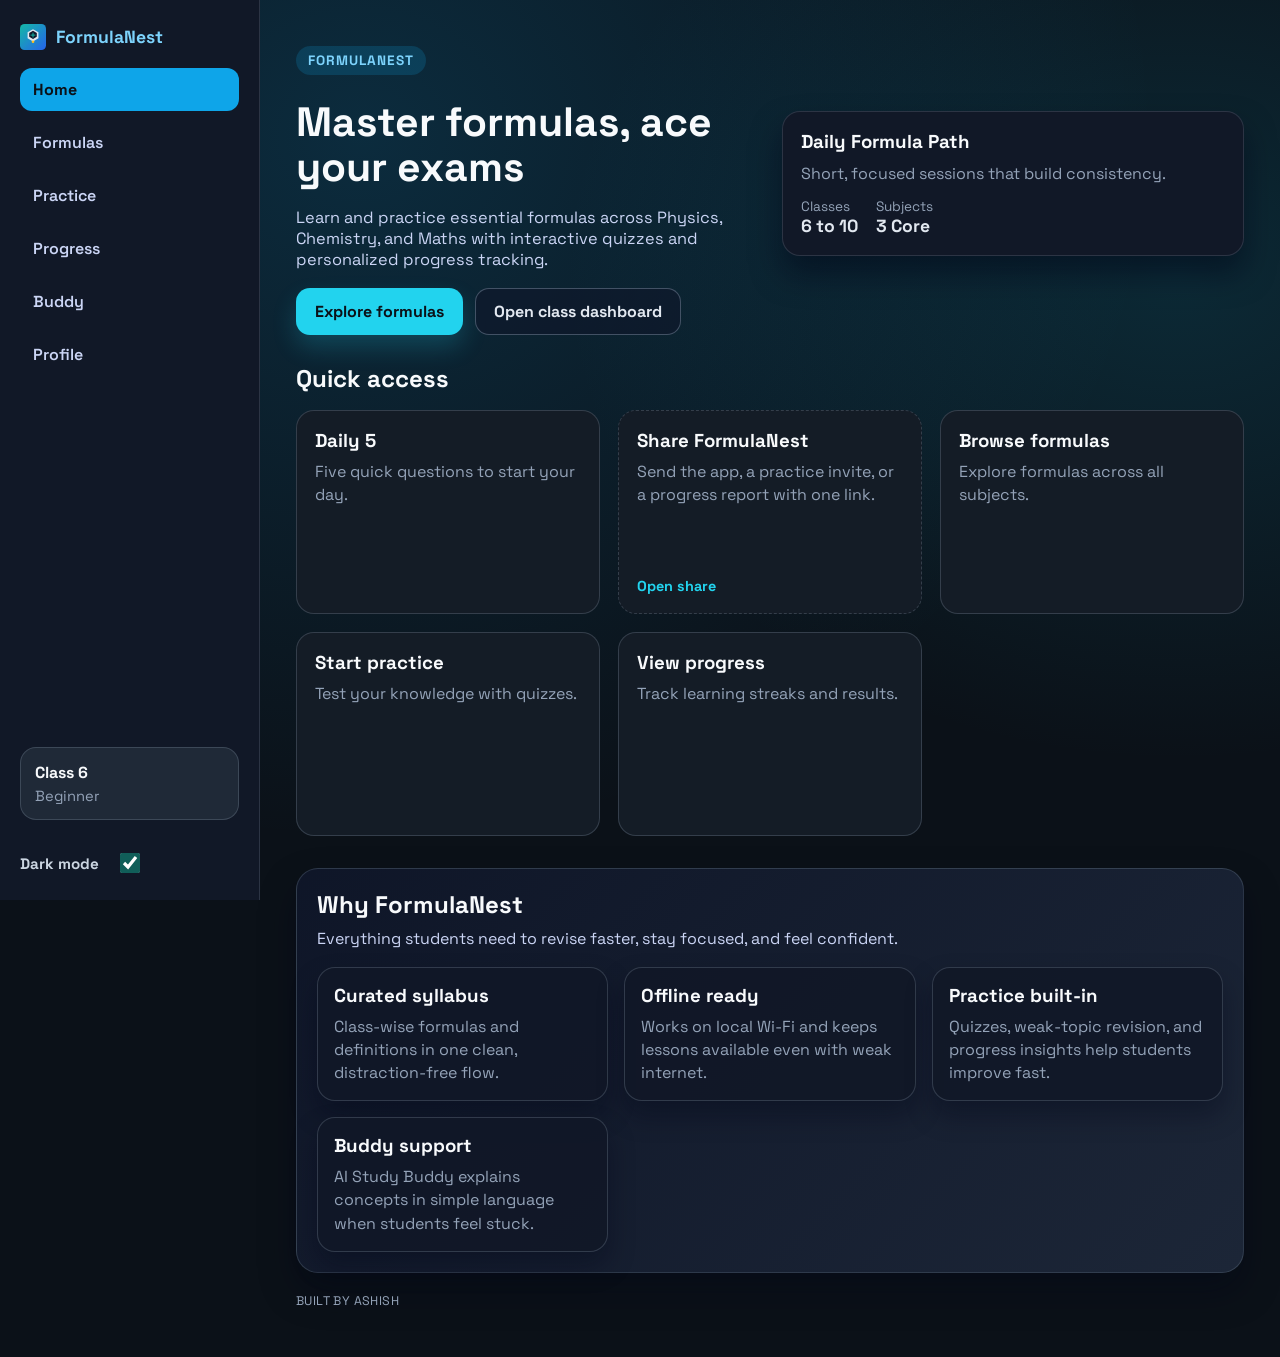
==== commit 57e8fd3c: "Fix GitHub Pages share links and AI chat" ====
--- a/index.html
+++ b/index.html
@@ -163,7 +163,7 @@
         </main>
     </div>
 
-    <script src="script.js?v=70"></script>
+    <script src="script.js?v=71"></script>
 
 </body>
 </html>
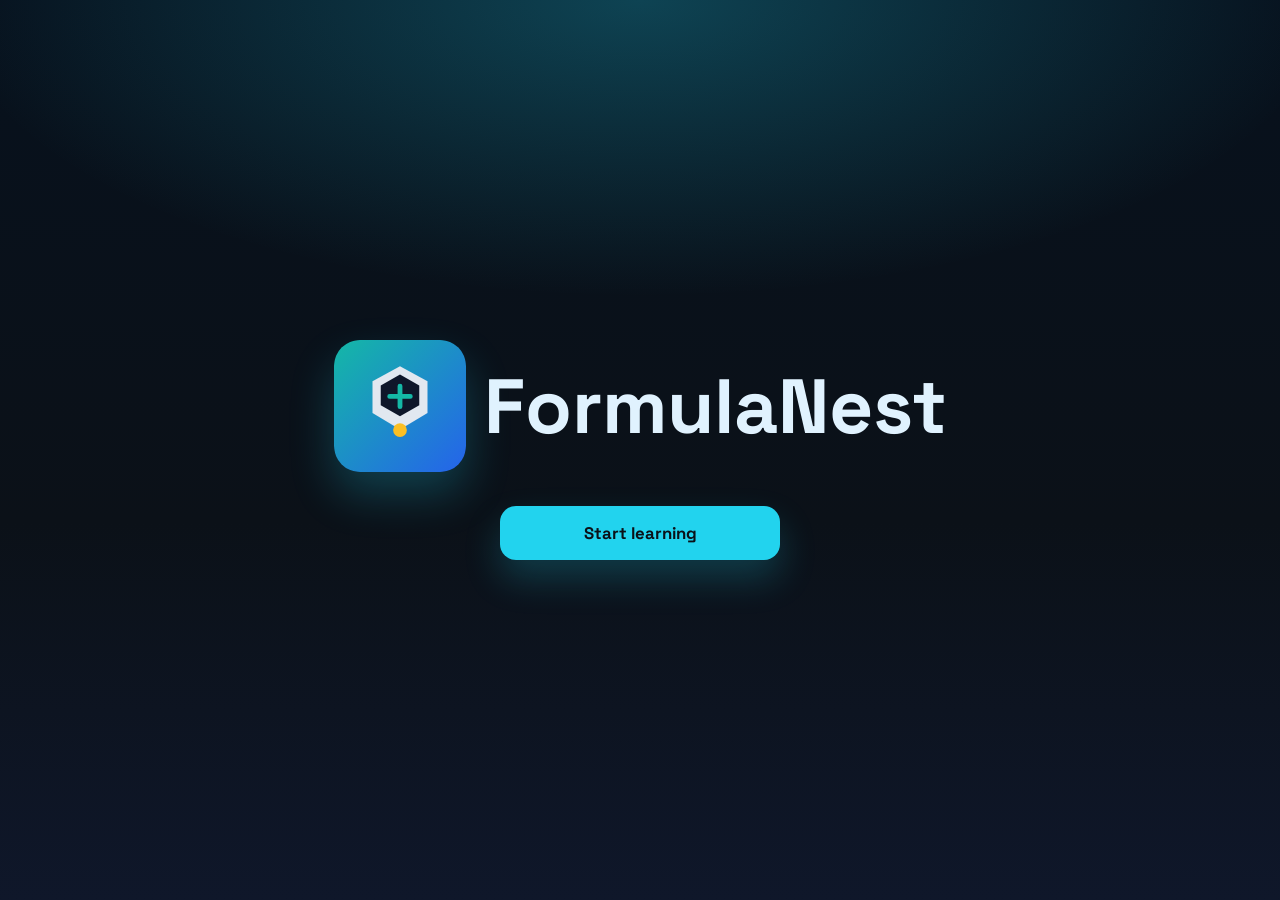
==== commit 89c79145: "Add simple landing home page" ====
--- a/index.html
+++ b/index.html
@@ -9,161 +9,16 @@
     <meta name="apple-mobile-web-app-status-bar-style" content="default">
     <link rel="manifest" href="manifest.webmanifest">
     <link rel="icon" href="icons/icon-192.svg" type="image/svg+xml">
-    <link rel="stylesheet" href="style.css?v=70">
+    <link rel="stylesheet" href="style.css?v=73">
 </head>
 
-<body class="page-home">
-    <div class="app-shell">
-        <aside class="side-nav">
-            <div class="side-brand">
-                <img class="side-logo" src="icons/icon-192.svg" alt="FormulaNest logo">
-                <span>FormulaNest</span>
-            </div>
-            <nav class="side-links">
-                <a class="side-link active" href="index.html">Home</a>
-                <a class="side-link" href="dashboard.html">Formulas</a>
-                <a class="side-link" href="practice.html">Practice</a>
-                <a class="side-link" href="parent.html">Progress</a>
-                <a class="side-link" href="ai.html">Buddy</a>
-                <a class="side-link" href="login.html">Profile</a>
-            </nav>
-            <div class="side-card">
-                <div class="side-card-title">Class 6</div>
-                <div class="side-card-subtitle">Beginner</div>
-            </div>
-            <div class="side-toggle">
-                <label class="toggle-label">Dark mode</label>
-                <input id="dark-mode-toggle" type="checkbox" aria-label="Toggle dark mode">
-            </div>
-        </aside>
-
-        <main class="app-main">
-            <section class="main-hero">
-                <div class="hero-text">
-                    <p class="hero-tag">FormulaNest</p>
-                    <h1 class="hero-title">Master formulas, ace your exams</h1>
-                    <p class="hero-subtitle">
-                        Learn and practice essential formulas across Physics, Chemistry, and Maths
-                        with interactive quizzes and personalized progress tracking.
-                    </p>
-                    <div class="hero-actions">
-                        <a class="primary-btn" href="login.html">Explore formulas</a>
-                        <a class="ghost-btn" href="dashboard.html">Open class dashboard</a>
-                    </div>
-                </div>
-                <div class="hero-panel">
-                    <div class="hero-panel-card">
-                        <h3>Daily Formula Path</h3>
-                        <p>Short, focused sessions that build consistency.</p>
-                        <div class="hero-stats">
-                            <div>
-                                <span>Classes</span>
-                                <strong>6 to 10</strong>
-                            </div>
-                            <div>
-                                <span>Subjects</span>
-                                <strong>3 Core</strong>
-                            </div>
-                        </div>
-                    </div>
-                </div>
-            </section>
-
-            <section class="quick-access">
-                <h2>Quick access</h2>
-                <div class="quick-grid">
-                    <a class="quick-card" href="notes.html?class=6&quiz=1&daily=1">
-                        <h3>Daily 5</h3>
-                        <p>Five quick questions to start your day.</p>
-                    </a>
-                    <button class="quick-card share-card" type="button" id="share-open-btn">
-                        <h3>Share FormulaNest</h3>
-                        <p>Send the app, a practice invite, or a progress report with one link.</p>
-                        <span class="share-hint">Open share</span>
-                    </button>
-                    <a class="quick-card" href="dashboard.html">
-                        <h3>Browse formulas</h3>
-                        <p>Explore formulas across all subjects.</p>
-                    </a>
-                    <a class="quick-card" href="practice.html">
-                        <h3>Start practice</h3>
-                        <p>Test your knowledge with quizzes.</p>
-                    </a>
-                    <a class="quick-card" href="parent.html">
-                        <h3>View progress</h3>
-                        <p>Track learning streaks and results.</p>
-                    </a>
-                </div>
-            </section>
-
-            <div id="share-dialog" class="share-dialog" aria-hidden="true">
-                <div class="share-card-panel">
-                    <div class="share-card-head">
-                        <h3>Share FormulaNest</h3>
-                        <button class="share-close" type="button" id="share-close-btn">Close</button>
-                    </div>
-                    <p>Paste a public tunnel link to share outside your Wi-Fi, or use the local link for nearby devices.</p>
-                    <div class="share-public-field">
-                        <label for="share-public-link">Public link</label>
-                        <input id="share-public-link" class="share-link" type="url" placeholder="https://your-link.trycloudflare.com">
-                    </div>
-                    <div class="share-mode-list" aria-label="Share type">
-                        <button class="share-mode is-active" type="button" data-share-mode="app">App link</button>
-                        <button class="share-mode" type="button" data-share-mode="practice">Practice invite</button>
-                        <button class="share-mode" type="button" data-share-mode="progress">Progress report</button>
-                    </div>
-                    <div class="share-row">
-                        <input id="share-link" class="share-link" type="text" readonly>
-                        <button class="share-copy" type="button" id="share-copy-btn">Copy</button>
-                    </div>
-                    <textarea id="share-message" class="share-message" readonly></textarea>
-                    <div class="share-actions">
-                        <button class="share-copy secondary" type="button" id="share-message-copy-btn">Copy Message</button>
-                        <button class="share-copy secondary" type="button" id="share-whatsapp-btn">WhatsApp</button>
-                        <button class="share-copy secondary" type="button" id="share-progress-card-btn">Save Card</button>
-                        <a class="share-copy secondary" id="share-card-page-link" href="share.html">QR Card</a>
-                    </div>
-                    <div id="share-progress-card-preview" class="share-progress-card-preview" hidden>
-                        <canvas id="share-progress-card-canvas" width="1080" height="1350" aria-label="Progress report card preview"></canvas>
-                        <span>Progress card preview</span>
-                    </div>
-                    <div class="share-qr-wrap">
-                        <img id="share-qr" alt="FormulaNest QR code" loading="lazy">
-                        <span class="share-qr-label">Scan to open</span>
-                    </div>
-                </div>
-            </div>
-
-            <section class="value-prop">
-                <div class="value-head">
-                    <h2>Why FormulaNest</h2>
-                    <p>Everything students need to revise faster, stay focused, and feel confident.</p>
-                </div>
-                <div class="value-grid">
-                    <article class="value-card">
-                        <h3>Curated syllabus</h3>
-                        <p>Class-wise formulas and definitions in one clean, distraction-free flow.</p>
-                    </article>
-                    <article class="value-card">
-                        <h3>Offline ready</h3>
-                        <p>Works on local Wi-Fi and keeps lessons available even with weak internet.</p>
-                    </article>
-                    <article class="value-card">
-                        <h3>Practice built-in</h3>
-                        <p>Quizzes, weak-topic revision, and progress insights help students improve fast.</p>
-                    </article>
-                    <article class="value-card">
-                        <h3>Buddy support</h3>
-                        <p>AI Study Buddy explains concepts in simple language when students feel stuck.</p>
-                    </article>
-                </div>
-            </section>
-
-            <div class="site-credit">Built by Ashish</div>
-        </main>
-    </div>
-
-    <script src="script.js?v=71"></script>
-
+<body class="landing-page">
+    <main class="landing-screen" aria-label="FormulaNest home">
+        <div class="landing-brand">
+            <img class="landing-logo" src="icons/icon-192.svg" alt="FormulaNest logo">
+            <h1>FormulaNest</h1>
+        </div>
+        <a class="landing-start-btn" href="app.html">Start learning</a>
+    </main>
 </body>
 </html>
--- a/style.css
+++ b/style.css
@@ -2491,3 +2491,459 @@
         width: 100%;
     }
 }
+
+@media (max-width: 720px) {
+    html,
+    body {
+        width: 100%;
+        max-width: 100%;
+        overflow-x: hidden;
+    }
+
+    body {
+        background:
+            radial-gradient(120% 70% at 0% 0%, rgba(34, 211, 238, 0.2), transparent 56%),
+            linear-gradient(180deg, #07111d 0%, #0b1118 42%, #0f172a 100%);
+    }
+
+    body.light-theme {
+        background: linear-gradient(180deg, #f0fdfa 0%, #f8fafc 42%, #eef2ff 100%);
+    }
+
+    .app-shell,
+    .notes-page .app-shell {
+        width: 100%;
+        max-width: 100%;
+        min-height: 100vh;
+        padding: 0;
+        display: flex;
+        flex-direction: column;
+        overflow-x: hidden;
+    }
+
+    .side-nav {
+        position: sticky;
+        top: 0;
+        z-index: 30;
+        width: 100%;
+        height: auto;
+        padding: 10px 12px 12px;
+        gap: 10px;
+        border-right: 0;
+        border-bottom: 1px solid rgba(148, 163, 184, 0.22);
+        background: rgba(9, 17, 29, 0.96);
+        backdrop-filter: blur(14px);
+        box-shadow: 0 14px 28px rgba(2, 6, 23, 0.28);
+    }
+
+    body.light-theme .side-nav {
+        background: rgba(255, 255, 255, 0.96);
+        border-bottom-color: #e2e8f0;
+    }
+
+    .side-brand {
+        width: 100%;
+        min-height: 34px;
+        font-size: 1rem;
+        justify-content: center;
+    }
+
+    .side-logo {
+        width: 24px;
+        height: 24px;
+    }
+
+    .side-links {
+        width: 100%;
+        display: flex;
+        gap: 8px;
+        overflow-x: auto;
+        padding: 2px 2px 6px;
+        scrollbar-width: none;
+        -webkit-overflow-scrolling: touch;
+    }
+
+    .side-links::-webkit-scrollbar {
+        display: none;
+    }
+
+    .side-link {
+        flex: 0 0 auto;
+        min-height: 38px;
+        padding: 8px 12px;
+        border-radius: 999px;
+        font-size: 0.9rem;
+        white-space: nowrap;
+        background: rgba(15, 23, 42, 0.72);
+        border-color: rgba(148, 163, 184, 0.18);
+        transform: none;
+    }
+
+    .side-link:hover,
+    .side-link:active {
+        transform: none;
+    }
+
+    .side-card,
+    .side-toggle {
+        display: none;
+    }
+
+    .app-main {
+        width: 100%;
+        max-width: 100%;
+        padding: 18px 14px 30px;
+        min-width: 0;
+        overflow-x: hidden;
+        background:
+            radial-gradient(100% 45% at 50% 0%, rgba(14, 165, 233, 0.16), transparent 62%),
+            #0b1118;
+    }
+
+    body.light-theme .app-main {
+        background: transparent;
+    }
+
+    .main-hero,
+    .main-hero.compact {
+        display: block;
+        width: 100%;
+        max-width: 100%;
+        margin: 0 0 18px;
+        padding: 18px;
+        border: 1px solid rgba(148, 163, 184, 0.2);
+        border-radius: 20px;
+        background: linear-gradient(145deg, rgba(15, 23, 42, 0.92), rgba(17, 24, 39, 0.76));
+        box-shadow: 0 16px 34px rgba(2, 6, 23, 0.35);
+    }
+
+    body.light-theme .main-hero,
+    body.light-theme .main-hero.compact {
+        background: #ffffff;
+        border-color: #e2e8f0;
+        box-shadow: 0 14px 28px rgba(15, 23, 42, 0.08);
+    }
+
+    .hero-text,
+    .quick-access,
+    .value-prop,
+    .quick-card,
+    .value-card,
+    .content-card,
+    .chat-panel,
+    .profile-card,
+    .parent-card {
+        min-width: 0;
+        max-width: 100%;
+    }
+
+    .hero-tag {
+        padding: 5px 10px;
+        font-size: 0.72rem;
+        letter-spacing: 0.4px;
+    }
+
+    .hero-title,
+    .page-dashboard .hero-title {
+        max-width: none;
+        margin: 10px 0 8px;
+        font-size: 1.75rem;
+        line-height: 1.12;
+        overflow-wrap: break-word;
+    }
+
+    .hero-subtitle,
+    .page-dashboard .hero-subtitle {
+        max-width: none;
+        margin: 0;
+        font-size: 0.95rem;
+        line-height: 1.45;
+        overflow-wrap: break-word;
+    }
+
+    .hero-actions {
+        display: grid;
+        grid-template-columns: 1fr;
+        gap: 10px;
+    }
+
+    .primary-btn,
+    .ghost-btn,
+    .open-class-btn,
+    .chat-input button,
+    .sign-in-btn {
+        min-height: 46px;
+        width: 100%;
+        border-radius: 12px;
+    }
+
+    .hero-panel {
+        display: none;
+    }
+
+    .quick-access h2,
+    .value-head h2 {
+        margin-bottom: 12px;
+        font-size: 1.18rem;
+    }
+
+    .quick-grid,
+    .value-grid,
+    .profile-stats,
+    .parent-grid {
+        grid-template-columns: 1fr;
+        gap: 12px;
+    }
+
+    .quick-card,
+    .value-card,
+    .profile-card,
+    .parent-card {
+        min-height: auto;
+        border-radius: 14px;
+        padding: 14px;
+    }
+
+    .quick-card h3,
+    .value-card h3 {
+        font-size: 1rem;
+        margin-bottom: 6px;
+    }
+
+    .quick-card p,
+    .value-card p {
+        font-size: 0.9rem;
+        line-height: 1.42;
+        overflow-wrap: break-word;
+    }
+
+    .value-prop {
+        margin-top: 22px;
+        padding: 14px;
+        border-radius: 18px;
+    }
+
+    .notes-top {
+        align-items: flex-start;
+        margin-bottom: 12px;
+    }
+
+    .notes-brand {
+        min-width: 0;
+    }
+
+    .notes-brand h1,
+    #page-title {
+        font-size: 1.25rem;
+        line-height: 1.15;
+        margin: 0;
+    }
+
+    .subject-tabs {
+        display: flex;
+        gap: 8px;
+        overflow-x: auto;
+        padding-bottom: 8px;
+        grid-template-columns: none;
+        scrollbar-width: none;
+        -webkit-overflow-scrolling: touch;
+    }
+
+    .subject-tabs::-webkit-scrollbar {
+        display: none;
+    }
+
+    .subject-btn {
+        flex: 0 0 auto;
+        min-height: 40px;
+        min-width: 104px;
+        padding: 9px 12px;
+        border-radius: 999px;
+        font-size: 0.88rem;
+        color: #e2e8f0 !important;
+    }
+
+    body.light-theme .subject-btn {
+        color: #0f172a !important;
+    }
+
+    .notes-tools {
+        gap: 8px;
+    }
+
+    .view-mode-toggle,
+    .voice-controls {
+        width: 100%;
+    }
+
+    .voice-controls {
+        display: grid;
+        grid-template-columns: 1fr 1fr;
+        gap: 8px;
+    }
+
+    .voice-hint {
+        grid-column: 1 / -1;
+        font-size: 0.82rem;
+    }
+
+    .content-card,
+    .chat-box {
+        width: 100%;
+        min-height: auto;
+        border-radius: 16px;
+        padding: 14px;
+    }
+
+    .content-card h2 {
+        font-size: 1.3rem;
+    }
+
+    .content-card h3 {
+        font-size: 1.05rem;
+    }
+
+    .content-card p,
+    .content-card .formula-line,
+    .content-card .info-line {
+        font-size: 0.94rem;
+    }
+
+    .chat-panel {
+        min-height: 58vh;
+        padding: 14px;
+        border-radius: 16px;
+    }
+
+    .chat-input {
+        display: grid;
+        grid-template-columns: 1fr;
+    }
+
+    .chat-bubble {
+        max-width: 92%;
+    }
+
+    .share-dialog {
+        align-items: flex-end;
+    }
+
+    .share-card-panel {
+        width: 100%;
+        max-height: 90vh;
+        border-radius: 18px 18px 0 0;
+        padding: 16px;
+        overflow-y: auto;
+    }
+
+    .share-actions {
+        display: grid;
+        grid-template-columns: 1fr;
+    }
+}
+
+@media (max-width: 380px) {
+    .app-main {
+        padding-inline: 10px;
+    }
+
+    .side-nav {
+        padding-inline: 10px;
+    }
+
+    .hero-title,
+    .page-dashboard .hero-title {
+        font-size: 1.55rem;
+    }
+
+    .quick-card,
+    .value-card,
+    .main-hero,
+    .main-hero.compact {
+        padding: 12px;
+    }
+}
+
+.landing-page {
+    min-height: 100vh;
+    background:
+        radial-gradient(90% 55% at 50% 0%, rgba(34, 211, 238, 0.26), transparent 60%),
+        linear-gradient(180deg, #07111d 0%, #0b1118 58%, #0f172a 100%);
+    color: #f8fafc;
+}
+
+.landing-screen {
+    min-height: 100vh;
+    width: min(100%, 760px);
+    margin: 0 auto;
+    padding: 28px;
+    display: grid;
+    place-content: center;
+    justify-items: center;
+    gap: 34px;
+    text-align: center;
+}
+
+.landing-brand {
+    display: flex;
+    align-items: center;
+    justify-content: center;
+    gap: 18px;
+}
+
+.landing-logo {
+    width: clamp(82px, 18vw, 132px);
+    height: clamp(82px, 18vw, 132px);
+    border-radius: 26px;
+    box-shadow: 0 22px 45px rgba(34, 211, 238, 0.24);
+}
+
+.landing-brand h1 {
+    margin: 0;
+    color: #e0f2fe;
+    font-size: clamp(2.2rem, 8vw, 4.8rem);
+    line-height: 1;
+    font-weight: 800;
+}
+
+.landing-start-btn {
+    display: inline-flex;
+    align-items: center;
+    justify-content: center;
+    min-width: min(78vw, 280px);
+    min-height: 54px;
+    padding: 0 26px;
+    border-radius: 16px;
+    background: #22d3ee;
+    color: #0b1118;
+    text-decoration: none;
+    font-size: 1.05rem;
+    font-weight: 800;
+    box-shadow: 0 18px 36px rgba(34, 211, 238, 0.22);
+}
+
+.landing-start-btn:hover,
+.landing-start-btn:active {
+    transform: translateY(-1px);
+}
+
+@media (max-width: 520px) {
+    .landing-screen {
+        padding: 22px;
+        gap: 28px;
+    }
+
+    .landing-brand {
+        flex-direction: column;
+        gap: 14px;
+    }
+
+    .landing-logo {
+        width: 112px;
+        height: 112px;
+    }
+
+    .landing-brand h1 {
+        font-size: 2.4rem;
+    }
+}
